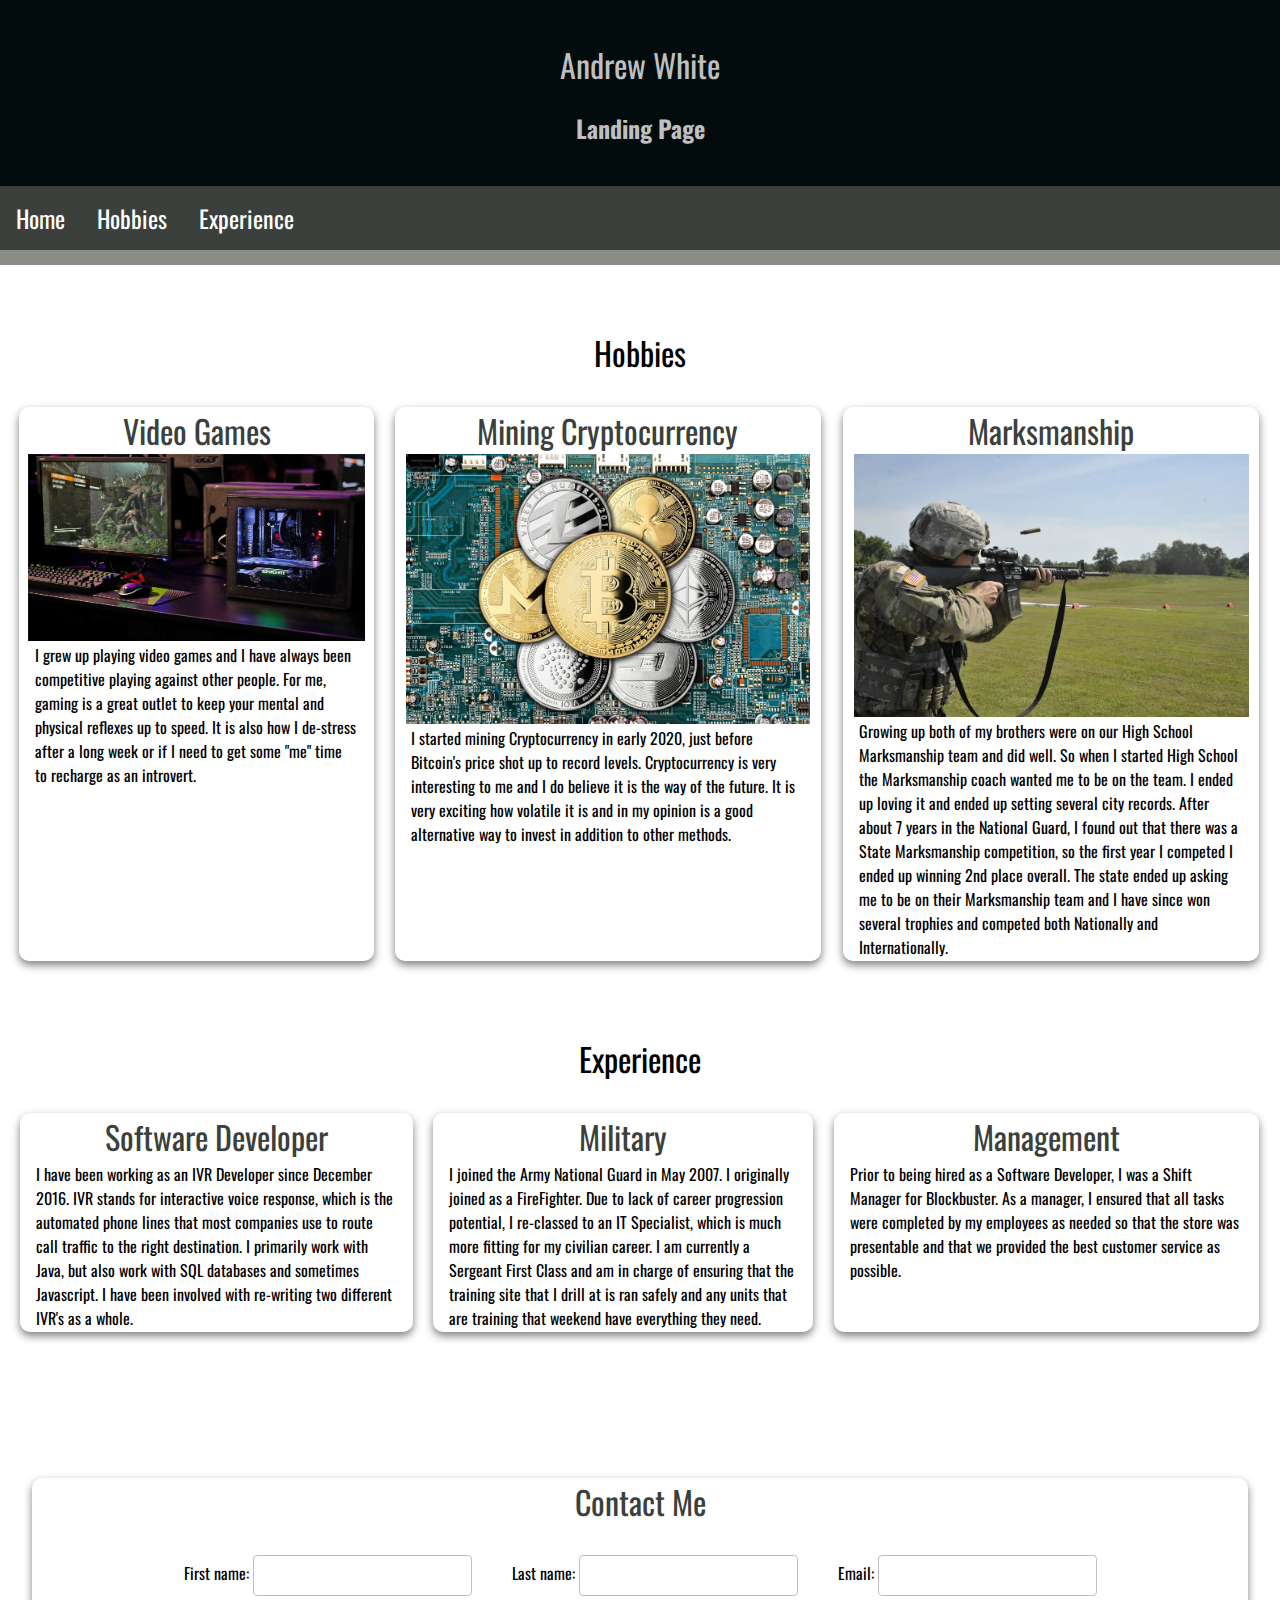
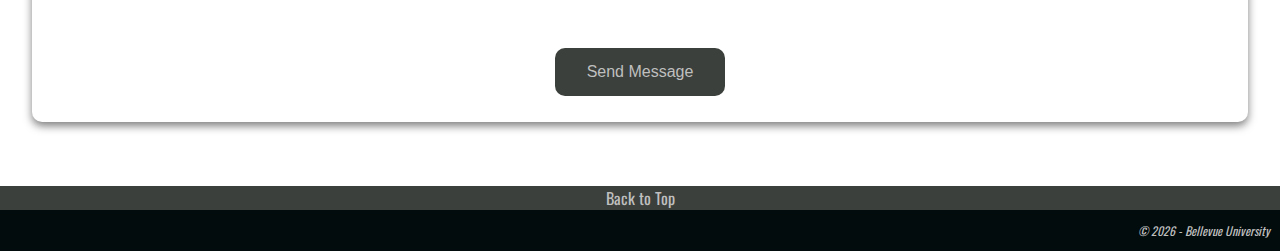
==== module-12/final.html @ 687d5ee2 "fixed link" ====
<!DOCTYPE html>
<html lang="en">
<head>
    <meta charset="UTF-8">

    <title>CSD 340 Web Development with HTML and CSS</title>

    <link rel="stylesheet" type="text/css" href="final.css">

    <!-- Google fonts for Oswald -->
    <link href="https://fonts.googleapis.com/css2?family=Oswald:wght@300;400;500;700&display=swap" rel="stylesheet">
</head>
<body>

    <header id="home">
        <h1>Andrew White</h1>
        <h2>Landing Page</h2>
    </header>

    <nav class="navbar">
        <a href="#home">Home</a>
        <a href="#hobbies">Hobbies</a>
        <a href="#experience">Experience</a>
    </nav>

    <div class="container">
        <div class="hobbies" id="hobbies">
            <h1>Hobbies</h1>
            
            <div class="grid">
                <div class="card">
                    <div class="card-title">
                        Video Games
                    </div>
                    <img src="pics/gaming.jfif" alt="">
                    <div class="card-content">
                        I grew up playing video games and I have always been competitive playing against other people. 
                        For me, gaming is a great outlet to keep your mental and physical reflexes up to speed. It is also how I de-stress 
                        after a long week or if I need to get some "me" time to recharge as an introvert.
                    </div>
                </div>

                <div class="card">
                    <div class="card-title">
                        Mining Cryptocurrency
                    </div>
                    <img src="pics/crypto.jpg" alt="">
                    <div class="card-content">
                        I started mining Cryptocurrency in early 2020, just before Bitcoin's price shot up to record levels.
                        Cryptocurrency is very interesting to me and I do believe it is the way of the future. It is very exciting
                        how volatile it is and in my opinion is a good alternative way to invest in addition to other methods.
                    </div>
                </div>

                <div class="card">
                    <div class="card-title">
                        Marksmanship
                    </div>
                    <img src="pics/marksmanship.webp" alt="">
                    <div class="card-content">
                        Growing up both of my brothers were on our High School Marksmanship team and did well. So when I started High School the Marksmanship
                        coach wanted me to be on the team. I ended up loving it and ended up setting several city records.
                        After about 7 years in the National Guard, I found out that there was a State Marksmanship competition, so the first
                        year I competed I ended up winning 2nd place overall. The state ended up asking me to be on their Marksmanship team and
                        I have since won several trophies and competed both Nationally and Internationally.
                    </div>
                </div>
            </div>
        </div>
    </div>

    <div class="container">  
        <div class="experience" id="experience">
            <h1>Experience</h1>
            
            <div class="grid">
                <div class="card">
                    <div class="card-title">
                        Software Developer
                    </div>
                    <div class="card-content">
                        I have been working as an IVR Developer since December 2016. IVR stands for interactive voice response, which is the automated phone lines that
                        most companies use to route call traffic to the right destination. I primarily work with Java, but also work with SQL databases and sometimes
                        Javascript. I have been involved with re-writing two different IVR's as a whole.
                    </div>
                </div>

                <div class="card">
                    <div class="card-title">
                        Military
                    </div>
                    <div class="card-content">
                        I joined the Army National Guard in May 2007. I originally joined as a FireFighter. Due to lack of career progression potential, I re-classed
                        to an IT Specialist, which is much more fitting for my civilian career. I am currently a Sergeant First Class and am in charge of ensuring
                        that the training site that I drill at is ran safely and any units that are training that weekend have everything they need.
                    </div>
                </div>

                <div class="card">
                    <div class="card-title">
                        Management
                    </div>
                    <div class="card-content">
                        Prior to being hired as a Software Developer, I was a Shift Manager for Blockbuster. As a manager, I ensured that all tasks were completed
                        by my employees as needed so that the store was presentable and that we provided the best customer service as possible.
                    </div>
                </div>
            </div>
        </div>
    </div>
    <br><br><br>
    <div class="container">
        <div class="contact-container">
            <div class="card full-width">
                <div class="card-title">
                    Contact Me
                </div>

                <div class="card-content">
                    <div class="form">
                        <div class="form-field">
                            <label for="txtFirstName">First name:</label>
                            <input type="text" id="txtFirstName" class="input" name="txtFirstName" />
                        </div>
                        <div class="form-field">
                            <label for="txtLastName">Last name:</label>
                            <input type="text" id="txtLastName" class="input" name="txtLastName" />
                        </div>
                        <div class="form-field">
                            <label for="txtEmail">Email:</label>
                            <input type="text" id="txtEmail" class="input" name="txtEmail" />
                        </div>
                    </div>
                    <div class="form-field">
                        <button type="submit" class="btn btn-send">Send Message</button>
                    </div>
                </div>
            </div>
        </div>
    </div>
</body>
<footer>
    <a href="#home" id="back-to-top">Back to Top</a>
    <p>        
        &copy; <script>document.write(new Date().getFullYear())</script> - 
        <a href="https://www.bellevue.edu/" target="_blank">Bellevue University</a>
    </p>
</footer>
</html>
---- module-12/final.css ----
html {
    box-sizing: border-box;
    caret-color: rgba(0,0,0,0);
}

*, *:before, *:after {
    box-sizing: inherit;
}

body {
    margin: 0 auto;
    font-family: 'Oswald', Verdana, Arial, sans-serif;
}

header {
    background-color: #020c0d;
    color: #bfbfbf;
    padding: 20px;
    text-align: center;
}

.navbar {
    overflow: hidden;
    background-color: #3b403c;
    border-bottom: 15px solid #8c8c87;
}

.navbar a {
    float: left;
    display: block;
    color: #fff;
    text-align: center;
    padding: 14px 16px;
    text-decoration: none;
    font-size: 1.5em;
}

.navbar a:hover {
    background-color: #93aebf;
    color: #020c0d;
}

h1 {
    font-weight: 400;
    text-align: center;
}

.hobbies {
    min-height: 250px;
    margin-top: 5%;
}

.experience {
    min-height: 250px;
    margin-top: 5%;
}

.contact-container {
    margin-top: 5%;
    text-align: center;
    margin-bottom: 5%;
}

.full-width {
    width: 100%;
    margin-left: auto;
    margin-right: auto;
    display: block;
}

.grid {
    display: grid;
    grid-template-columns: auto auto auto;
    padding: 10px;
    justify-items: center;
}

.grid-item {
    padding: 20px;
}

.card {
    box-shadow: 0 4px 8px 0 rgba(0, 0, 0, .5);
    transition: 0.3s;
    width: 95%;
    border-radius: 10px;
}

.card img {
    display: block;
    width: 95%;
    margin-left: auto;
    margin-right: auto;
}

.card-title {
    text-align: center;
    font-size: 2em;
    color: #3b403c;
    font-weight: 400;
}

.card-content {
    padding: 2px 16px;
}

.card:hover {
    box-shadow: 0 8px 16px 0 rgba(0, 0, 0, 1);
}

.form {
    display: flex;
    flex-flow: row wrap;
    flex-wrap: wrap;
    justify-content: center;
}

.form-field {
    padding: 20px;
}

.btn {
    border: none;
    border-radius: 10px;
    text-align: center;
    text-decoration: none;
    display: inline-block;
    font-size: 16px;
    margin: 4px 2px;
    cursor: pointer;
    padding: 15px 32px;
    color: #020c0d;
}

.input {
    padding: 12px 20px;
    margin: 8px 0;
    display: inline-block;
    border: 1px solid #bfbfbf;
    border-radius: 4px;
    box-sizing: border-box;
    caret-color: rgba(0,0,0,1);
}

.btn-send {
    background-color: #3b403c;
    color: #bfbfbf;
    max-width: 200px;
}

.btn-send:hover {
    background-color: #8c8c87;
    color: #3b403c;
}

footer {
    background-color: #020c0d;
    position: absolute;
    width: 100%;
}

#back-to-top {
    display:block;
    text-align:center;
    background-color: #3b403c;
}

footer p {
    color: #bfbfbf;
    font-weight: 400;
    float: right;
    padding-right: 10px;
    font-style: italic;
    font-size: .75em;
}

footer a {
    text-decoration: none;
    color: #bfbfbf;
}

footer a:hover {
    text-decoration: underline;
}
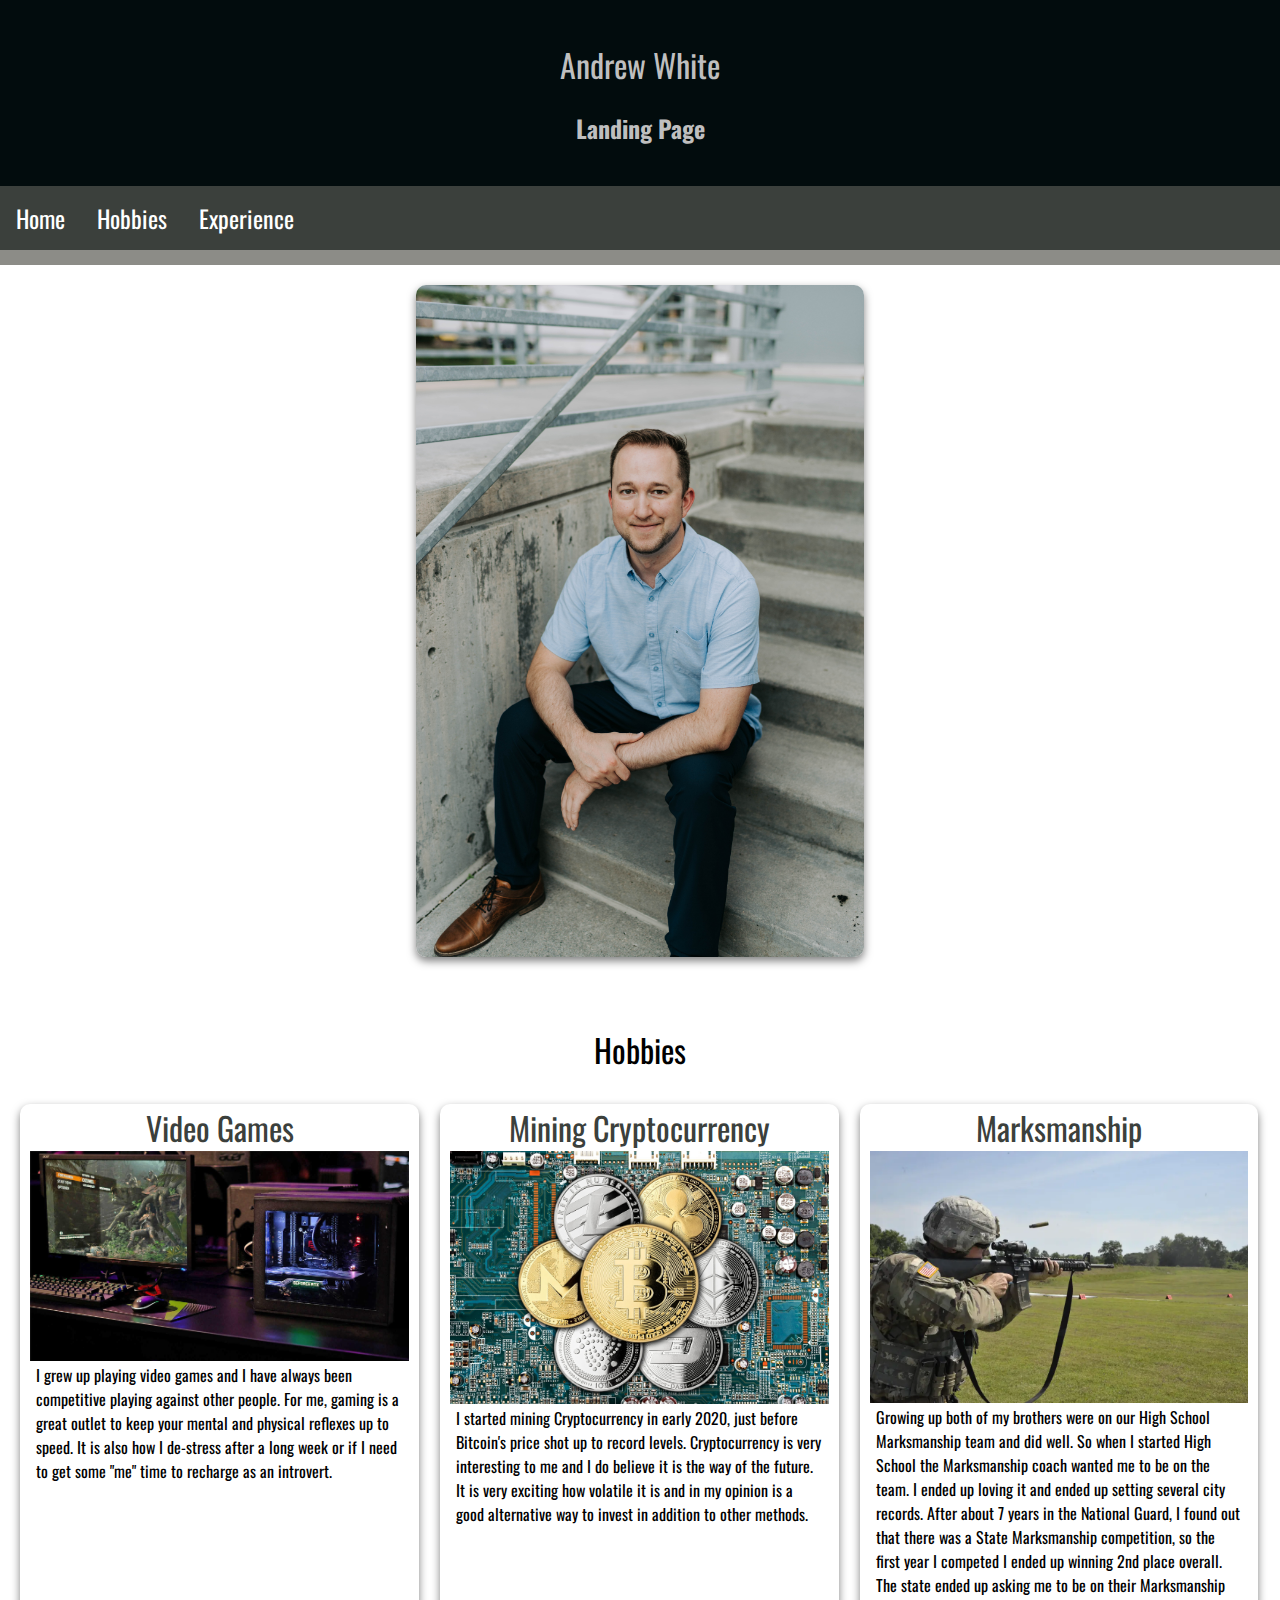
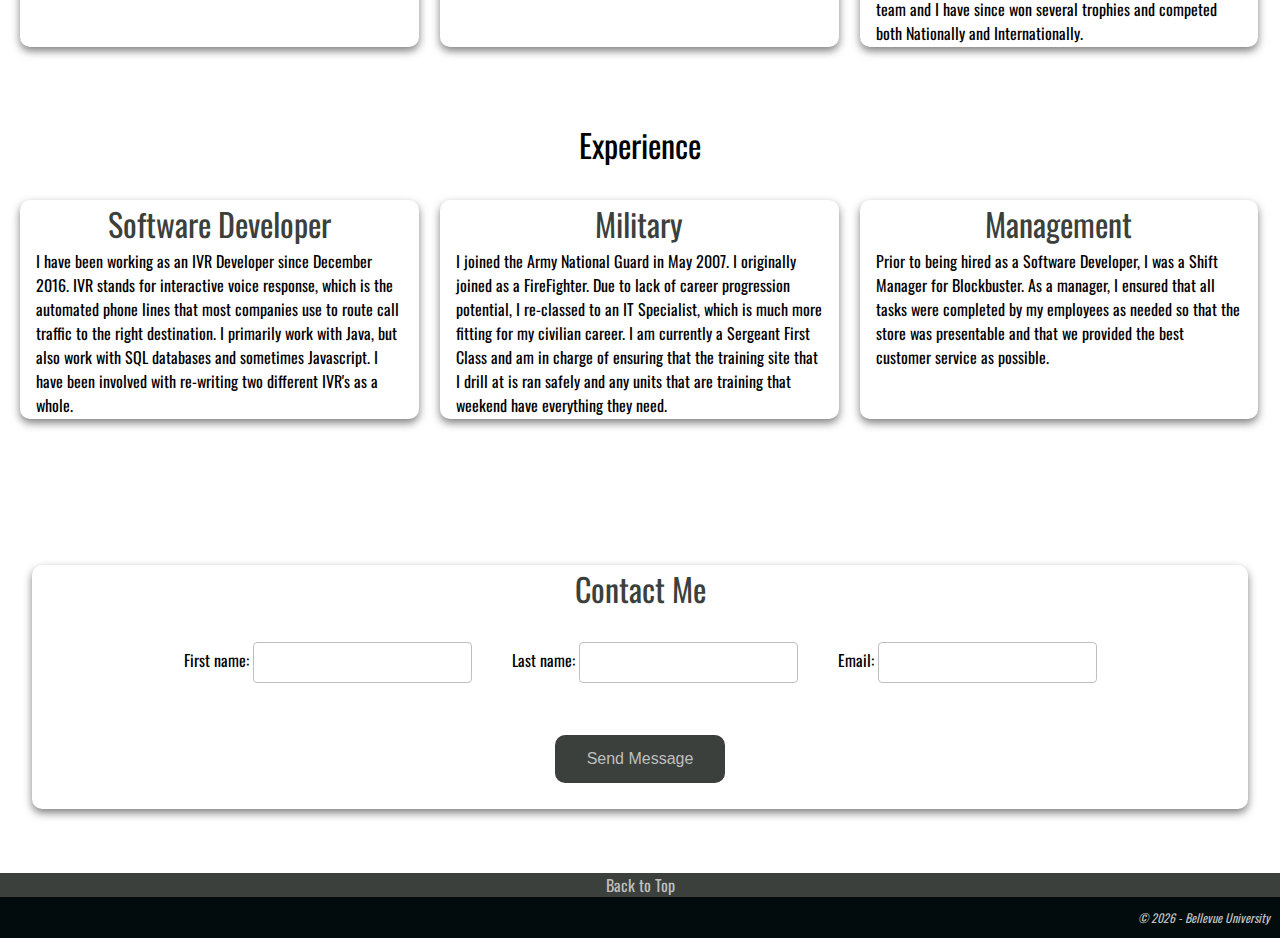
==== commit 6e43af2a: "initial commit" ====
--- a/module-12/final.html
+++ b/module-12/final.html
@@ -24,6 +24,10 @@
     </nav>
 
     <div class="container">
+        <div class="portrait">
+            <img src="pics/profilePicture.jpg" alt="">
+        </div>
+
         <div class="hobbies" id="hobbies">
             <h1>Hobbies</h1>
             
--- a/module-12/final.css
+++ b/module-12/final.css
@@ -3,9 +3,6 @@
     caret-color: rgba(0,0,0,0);
 }
 
-*, *:before, *:after {
-    box-sizing: inherit;
-}
 
 body {
     margin: 0 auto;
@@ -45,6 +42,18 @@
     text-align: center;
 }
 
+.portrait {
+    text-align: center;
+    display: block;
+    padding-top: 20px;
+}
+
+.portrait img{
+    box-shadow: 0 4px 8px 0 rgba(0, 0, 0, .5);
+    width: 35%;
+    border-radius: 10px;
+}
+
 .hobbies {
     min-height: 250px;
     margin-top: 5%;
@@ -70,7 +79,7 @@
 
 .grid {
     display: grid;
-    grid-template-columns: auto auto auto;
+    grid-template-columns: 33.3% 33.3% 33.3%;
     padding: 10px;
     justify-items: center;
 }
